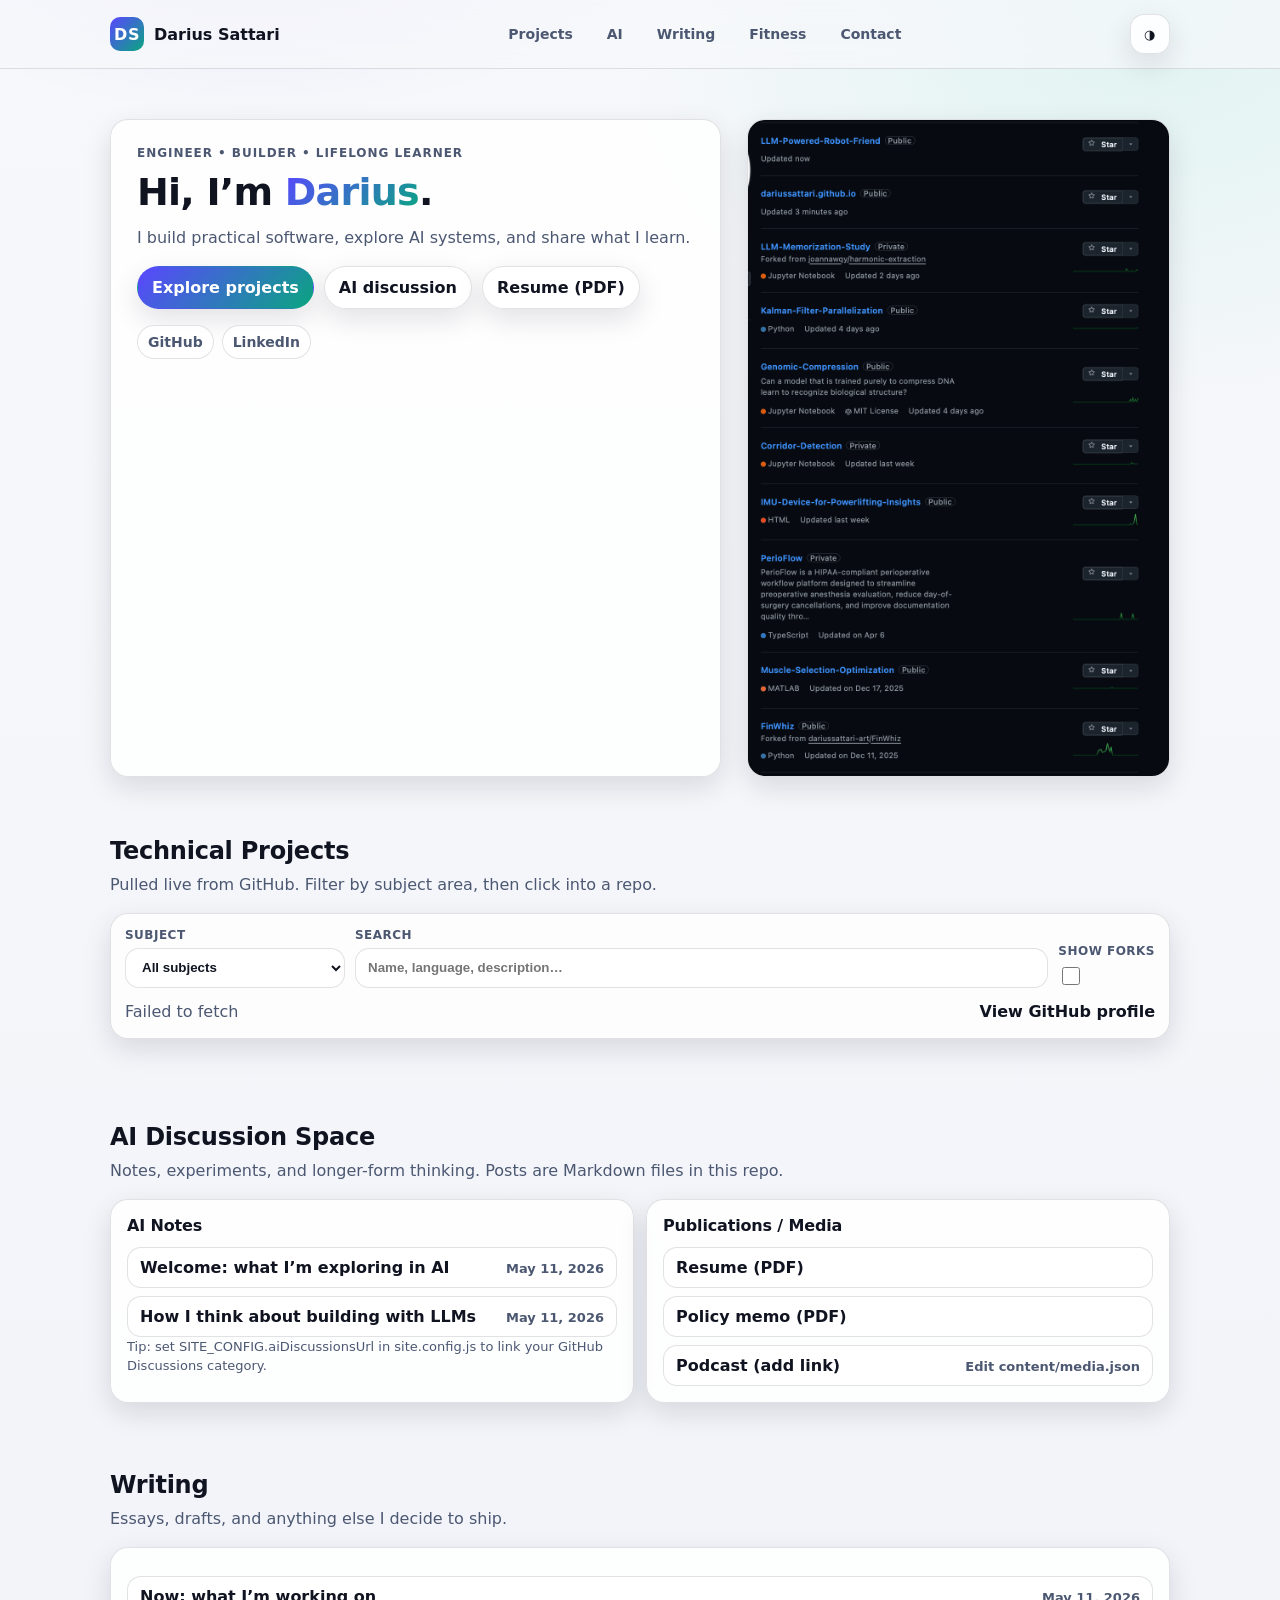
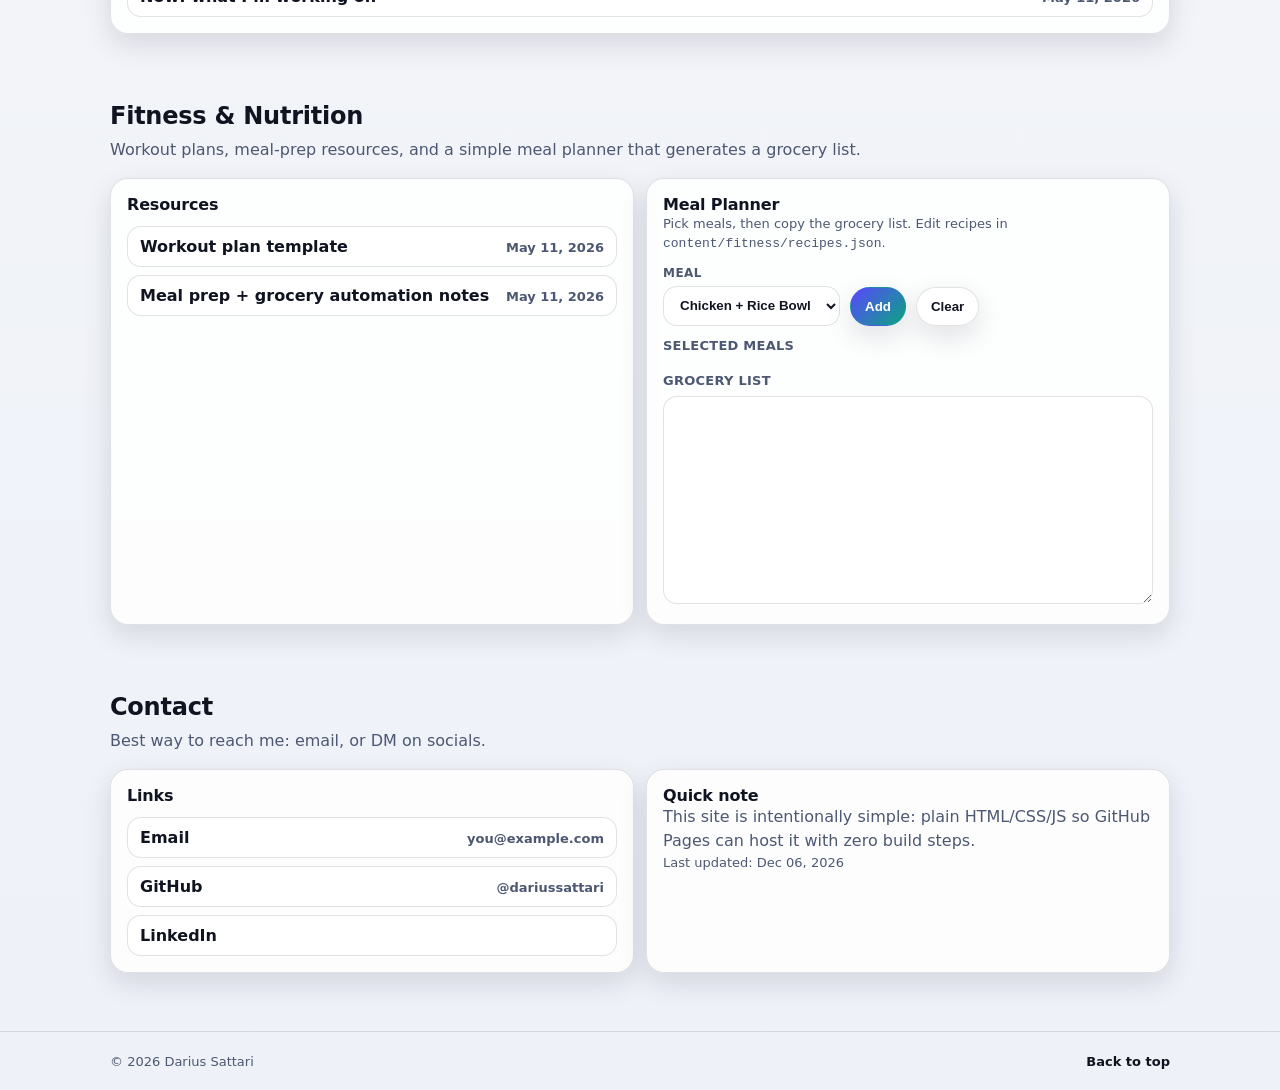
==== index.html @ e0a18a49 "Personal Page 1st Draft" ====
<!doctype html>
<html lang="en">
  <head>
    <meta charset="utf-8" />
    <meta name="viewport" content="width=device-width,initial-scale=1" />
    <meta name="color-scheme" content="dark light" />
    <title>Darius Sattari</title>
    <meta
      name="description"
      content="Projects, writing, AI discussion, and fitness/nutrition resources."
    />

    <meta property="og:title" content="Darius Sattari" />
    <meta
      property="og:description"
      content="Projects, writing, AI discussion, and fitness/nutrition resources."
    />
    <meta property="og:type" content="website" />

    <link rel="icon" href="assets/favicon.svg" type="image/svg+xml" />
    <link rel="stylesheet" href="styles.css" />

    <script src="site.config.js"></script>
    <script defer src="script.js"></script>
  </head>
  <body>
    <a class="skip-link" href="#main">Skip to content</a>

    <header class="topbar" id="top">
      <div class="container topbar__inner">
        <a class="brand" href="#top" aria-label="Home">
          <span class="brand__mark" aria-hidden="true">DS</span>
          <span class="brand__text">Darius Sattari</span>
        </a>

        <nav class="nav" aria-label="Primary">
          <a class="nav__link" href="#projects">Projects</a>
          <a class="nav__link" href="#ai">AI</a>
          <a class="nav__link" href="#writing">Writing</a>
          <a class="nav__link" href="#fitness">Fitness</a>
          <a class="nav__link" href="#contact">Contact</a>
        </nav>

        <button class="iconbtn" id="themeToggle" type="button">
          <span class="iconbtn__icon" aria-hidden="true" id="themeIcon">◐</span>
          <span class="sr-only" id="themeToggleLabel">Toggle theme</span>
        </button>
      </div>
    </header>

    <main id="main">
      <section class="hero">
        <div class="container hero__inner">
          <div class="hero__copy">
            <p class="eyebrow" id="heroEyebrow">Engineer • Builder • Lifelong learner</p>
            <h1 class="hero__title" id="heroTitle">Hi, I’m <span class="accent">Darius</span>.</h1>
            <p class="hero__subtitle" id="heroSubtitle">
              I build practical software, explore AI systems, and share what I learn.
            </p>

            <div class="hero__cta">
              <a class="btn btn--primary" href="#projects">Explore projects</a>
              <a class="btn btn--ghost" href="#ai">AI discussion</a>
              <a class="btn btn--ghost" href="assets/files/resume.pdf" target="_blank" rel="noreferrer">
                Resume (PDF)
              </a>
            </div>

            <ul class="chips" id="socialChips" aria-label="Social links"></ul>
          </div>

          <div class="hero__media" aria-hidden="true">
            <div class="hero__card">
              <img
                class="hero__image"
                src="assets/images/hero.png"
                alt=""
                loading="lazy"
              />
            </div>
          </div>
        </div>
      </section>

      <section class="section" id="projects">
        <div class="container">
          <div class="section__header">
            <h2>Technical Projects</h2>
            <p class="muted">
              Pulled live from GitHub. Filter by subject area, then click into a repo.
            </p>
          </div>

          <div class="toolbar" role="region" aria-label="Project filters">
            <div class="toolbar__row">
              <label class="field">
                <span class="field__label">Subject</span>
                <select id="subjectFilter" class="field__control"></select>
              </label>

              <label class="field">
                <span class="field__label">Search</span>
                <input
                  id="projectSearch"
                  class="field__control"
                  type="search"
                  placeholder="Name, language, description…"
                  autocomplete="off"
                />
              </label>

              <label class="field field--compact">
                <span class="field__label">Show forks</span>
                <input id="showForks" type="checkbox" />
              </label>
            </div>

            <div class="toolbar__meta">
              <span class="muted" id="projectMeta">Loading projects…</span>
              <a class="link" id="githubProfileLink" href="#" target="_blank" rel="noreferrer">
                View GitHub profile
              </a>
            </div>
          </div>

          <div class="grid" id="projectGrid" aria-live="polite"></div>
        </div>
      </section>

      <section class="section" id="ai">
        <div class="container">
          <div class="section__header">
            <h2>AI Discussion Space</h2>
            <p class="muted">
              Notes, experiments, and longer-form thinking. Posts are Markdown files in this repo.
            </p>
          </div>

          <div class="split">
            <div class="panel">
              <h3 class="panel__title">AI Notes</h3>
              <ul class="list" id="aiPostList" aria-label="AI notes"></ul>
              <p class="muted small" id="aiDiscussionsHint"></p>
            </div>

            <div class="panel">
              <h3 class="panel__title">Publications / Media</h3>
              <ul class="list" id="mediaList" aria-label="Publications and media"></ul>
            </div>
          </div>
        </div>
      </section>

      <section class="section" id="writing">
        <div class="container">
          <div class="section__header">
            <h2>Writing</h2>
            <p class="muted">Essays, drafts, and anything else I decide to ship.</p>
          </div>
          <div class="panel">
            <ul class="list" id="writingList" aria-label="Writing posts"></ul>
          </div>
        </div>
      </section>

      <section class="section" id="fitness">
        <div class="container">
          <div class="section__header">
            <h2>Fitness & Nutrition</h2>
            <p class="muted">
              Workout plans, meal-prep resources, and a simple meal planner that generates a grocery list.
            </p>
          </div>

          <div class="split">
            <div class="panel">
              <h3 class="panel__title">Resources</h3>
              <ul class="list" id="fitnessList" aria-label="Fitness and nutrition resources"></ul>
            </div>

            <div class="panel">
              <h3 class="panel__title">Meal Planner</h3>
              <p class="muted small">
                Pick meals, then copy the grocery list. Edit recipes in
                <code>content/fitness/recipes.json</code>.
              </p>

              <div class="planner">
                <div class="planner__row">
                  <label class="field">
                    <span class="field__label">Meal</span>
                    <select id="recipePicker" class="field__control"></select>
                  </label>
                  <button class="btn btn--primary" id="addMeal" type="button">Add</button>
                  <button class="btn btn--ghost" id="clearMeals" type="button">Clear</button>
                </div>

                <div class="planner__row planner__row--stack">
                  <div>
                    <h4 class="minihead">Selected meals</h4>
                    <ul class="mini" id="selectedMeals"></ul>
                  </div>
                  <div>
                    <h4 class="minihead">Grocery list</h4>
                    <textarea
                      id="groceryList"
                      class="textarea"
                      rows="10"
                      spellcheck="false"
                      readonly
                    ></textarea>
                  </div>
                </div>
              </div>
            </div>
          </div>
        </div>
      </section>

      <section class="section" id="contact">
        <div class="container">
          <div class="section__header">
            <h2>Contact</h2>
            <p class="muted">Best way to reach me: email, or DM on socials.</p>
          </div>

          <div class="contact">
            <div class="panel">
              <h3 class="panel__title">Links</h3>
              <ul class="list" id="contactLinks"></ul>
            </div>
            <div class="panel">
              <h3 class="panel__title">Quick note</h3>
              <p class="muted">
                This site is intentionally simple: plain HTML/CSS/JS so GitHub Pages can host it
                with zero build steps.
              </p>
              <p class="muted small" id="lastUpdated"></p>
            </div>
          </div>
        </div>
      </section>
    </main>

    <footer class="footer">
      <div class="container footer__inner">
        <span class="muted small">© <span id="year"></span> <span id="footerName"></span></span>
        <a class="link small" href="#top">Back to top</a>
      </div>
    </footer>

    <dialog class="modal" id="modal">
      <form method="dialog" class="modal__frame">
        <div class="modal__top">
          <h3 class="modal__title" id="modalTitle">Post</h3>
          <button class="iconbtn" type="submit" aria-label="Close">
            <span aria-hidden="true">✕</span>
          </button>
        </div>
        <div class="modal__body" id="modalBody"></div>
      </form>
    </dialog>
  </body>
</html>
---- styles.css ----
:root {
  --bg: #0b0d12;
  --bg2: #0f1320;
  --card: #11182a;
  --text: #e8ecf4;
  --muted: #aab4c4;
  --border: rgba(255, 255, 255, 0.12);
  --shadow: 0 12px 40px rgba(0, 0, 0, 0.35);
  --accent: #7c5cff;
  --accent2: #31d0aa;
  --focus: 0 0 0 3px rgba(124, 92, 255, 0.35);
  --radius: 18px;
  --radius-sm: 12px;
  --maxw: 1100px;
  --pad: 20px;
  --font: ui-sans-serif, system-ui, -apple-system, Segoe UI, Roboto, Helvetica, Arial,
    "Apple Color Emoji", "Segoe UI Emoji";
  --mono: ui-monospace, SFMono-Regular, Menlo, Monaco, Consolas, "Liberation Mono",
    "Courier New", monospace;
}

html[data-theme="light"] {
  --bg: #f7f8fb;
  --bg2: #eef1f8;
  --card: #ffffff;
  --text: #101421;
  --muted: #4c5872;
  --border: rgba(16, 20, 33, 0.12);
  --shadow: 0 10px 28px rgba(16, 20, 33, 0.12);
  --accent: #5a46ff;
  --accent2: #0aa680;
  --focus: 0 0 0 3px rgba(90, 70, 255, 0.25);
}

* {
  box-sizing: border-box;
}

body {
  margin: 0;
  font-family: var(--font);
  color: var(--text);
  background: radial-gradient(1000px 700px at 20% -10%, rgba(124, 92, 255, 0.25), transparent 55%),
    radial-gradient(900px 700px at 90% 0%, rgba(49, 208, 170, 0.12), transparent 60%),
    linear-gradient(180deg, var(--bg), var(--bg2));
  min-height: 100dvh;
}

img {
  max-width: 100%;
  display: block;
}

a {
  color: inherit;
}

.container {
  max-width: var(--maxw);
  margin: 0 auto;
  padding: 0 var(--pad);
}

.sr-only {
  position: absolute;
  width: 1px;
  height: 1px;
  padding: 0;
  margin: -1px;
  overflow: hidden;
  clip: rect(0, 0, 0, 0);
  white-space: nowrap;
  border: 0;
}

.skip-link {
  position: absolute;
  left: -999px;
  top: 12px;
  background: var(--card);
  border: 1px solid var(--border);
  border-radius: var(--radius-sm);
  padding: 10px 12px;
  z-index: 1000;
}

.skip-link:focus {
  left: 12px;
  outline: none;
  box-shadow: var(--focus);
}

.topbar {
  position: sticky;
  top: 0;
  z-index: 50;
  backdrop-filter: blur(14px);
  background: color-mix(in oklab, var(--bg) 70%, transparent);
  border-bottom: 1px solid var(--border);
}

.topbar__inner {
  display: flex;
  gap: 14px;
  align-items: center;
  justify-content: space-between;
  padding: 14px var(--pad);
}

.brand {
  display: inline-flex;
  gap: 10px;
  align-items: center;
  text-decoration: none;
  font-weight: 700;
}

.brand__mark {
  width: 34px;
  height: 34px;
  border-radius: 10px;
  display: grid;
  place-items: center;
  background: linear-gradient(135deg, var(--accent), var(--accent2));
  color: #fff;
  font-weight: 800;
  letter-spacing: 0.5px;
}

.brand__text {
  display: none;
}

.nav {
  display: none;
  gap: 14px;
  align-items: center;
}

.nav__link {
  text-decoration: none;
  color: var(--muted);
  font-weight: 600;
  font-size: 14px;
  padding: 8px 10px;
  border-radius: 12px;
}

.nav__link:hover,
.nav__link:focus-visible {
  color: var(--text);
  outline: none;
  box-shadow: var(--focus);
}

.iconbtn {
  display: inline-flex;
  align-items: center;
  justify-content: center;
  width: 40px;
  height: 40px;
  border-radius: 14px;
  border: 1px solid var(--border);
  background: color-mix(in oklab, var(--card) 88%, transparent);
  color: var(--text);
  cursor: pointer;
  box-shadow: var(--shadow);
}

.iconbtn:focus-visible {
  outline: none;
  box-shadow: var(--focus);
}

.hero {
  padding: 50px 0 26px;
}

.hero__inner {
  display: grid;
  gap: 26px;
}

.hero__copy {
  background: color-mix(in oklab, var(--card) 82%, transparent);
  border: 1px solid var(--border);
  border-radius: var(--radius);
  padding: 26px;
  box-shadow: var(--shadow);
}

.eyebrow {
  margin: 0;
  color: var(--muted);
  font-weight: 700;
  letter-spacing: 0.08em;
  text-transform: uppercase;
  font-size: 12px;
}

.hero__title {
  margin: 12px 0 0;
  font-size: 38px;
  line-height: 1.1;
  letter-spacing: -0.02em;
}

.accent {
  background: linear-gradient(135deg, var(--accent), var(--accent2));
  -webkit-background-clip: text;
  background-clip: text;
  color: transparent;
}

.hero__subtitle {
  margin: 12px 0 0;
  color: var(--muted);
  font-size: 16px;
  line-height: 1.5;
}

.hero__cta {
  display: flex;
  flex-wrap: wrap;
  gap: 10px;
  margin-top: 16px;
}

.btn {
  display: inline-flex;
  align-items: center;
  justify-content: center;
  gap: 10px;
  border-radius: 999px;
  padding: 11px 14px;
  border: 1px solid var(--border);
  font-weight: 700;
  text-decoration: none;
  cursor: pointer;
  background: color-mix(in oklab, var(--card) 92%, transparent);
  box-shadow: var(--shadow);
}

.btn:focus-visible {
  outline: none;
  box-shadow: var(--focus);
}

.btn--primary {
  background: linear-gradient(135deg, var(--accent), var(--accent2));
  border-color: transparent;
  color: #0b0d12;
}

html[data-theme="light"] .btn--primary {
  color: #ffffff;
}

.btn--ghost {
  color: var(--text);
}

.chips {
  list-style: none;
  padding: 0;
  margin: 16px 0 0;
  display: flex;
  flex-wrap: wrap;
  gap: 8px;
}

.chip {
  display: inline-flex;
  align-items: center;
  gap: 8px;
  padding: 8px 10px;
  border-radius: 999px;
  border: 1px solid var(--border);
  background: color-mix(in oklab, var(--card) 86%, transparent);
  font-weight: 650;
  text-decoration: none;
  color: var(--muted);
  font-size: 14px;
}

.chip:hover,
.chip:focus-visible {
  color: var(--text);
  outline: none;
  box-shadow: var(--focus);
}

.hero__media {
  display: none;
}

.hero__card {
  border-radius: var(--radius);
  border: 1px solid var(--border);
  background: color-mix(in oklab, var(--card) 75%, transparent);
  box-shadow: var(--shadow);
  overflow: hidden;
}

.hero__image {
  width: 100%;
  height: 100%;
  object-fit: cover;
  filter: saturate(1.02) contrast(1.05);
}

.section {
  padding: 34px 0;
}

.section__header {
  display: grid;
  gap: 8px;
  margin-bottom: 16px;
}

.section__header h2 {
  margin: 0;
  font-size: 24px;
  letter-spacing: -0.01em;
}

.muted {
  color: var(--muted);
  margin: 0;
  line-height: 1.5;
}

.small {
  font-size: 13px;
}

.toolbar {
  border: 1px solid var(--border);
  border-radius: var(--radius);
  background: color-mix(in oklab, var(--card) 80%, transparent);
  box-shadow: var(--shadow);
  padding: 14px;
}

.toolbar__row {
  display: grid;
  gap: 10px;
}

.toolbar__meta {
  display: flex;
  justify-content: space-between;
  gap: 10px;
  flex-wrap: wrap;
  margin-top: 12px;
  align-items: center;
}

.field {
  display: grid;
  gap: 6px;
}

.field__label {
  font-size: 12px;
  font-weight: 800;
  letter-spacing: 0.04em;
  text-transform: uppercase;
  color: var(--muted);
}

.field__control {
  height: 40px;
  border-radius: 14px;
  border: 1px solid var(--border);
  background: color-mix(in oklab, var(--card) 90%, transparent);
  color: var(--text);
  padding: 0 12px;
  font-weight: 650;
}

.field__control:focus-visible {
  outline: none;
  box-shadow: var(--focus);
}

.field--compact {
  grid-template-columns: 1fr;
}

input[type="checkbox"] {
  width: 18px;
  height: 18px;
  accent-color: var(--accent);
}

.link {
  color: var(--text);
  text-decoration: none;
  font-weight: 700;
}

.link:hover,
.link:focus-visible {
  outline: none;
  box-shadow: var(--focus);
  border-radius: 10px;
}

.grid {
  margin-top: 16px;
  display: grid;
  grid-template-columns: 1fr;
  gap: 12px;
}

.card {
  border-radius: var(--radius);
  border: 1px solid var(--border);
  background: color-mix(in oklab, var(--card) 86%, transparent);
  box-shadow: var(--shadow);
  padding: 16px;
  display: grid;
  gap: 10px;
}

.card__top {
  display: flex;
  justify-content: space-between;
  align-items: start;
  gap: 12px;
}

.card__title {
  margin: 0;
  font-size: 16px;
  letter-spacing: -0.01em;
}

.card__desc {
  margin: 0;
  color: var(--muted);
  line-height: 1.5;
  font-size: 14px;
}

.meta {
  display: flex;
  gap: 10px;
  flex-wrap: wrap;
  color: var(--muted);
  font-weight: 650;
  font-size: 13px;
}

.tag {
  display: inline-flex;
  align-items: center;
  padding: 5px 9px;
  border-radius: 999px;
  border: 1px solid var(--border);
  background: color-mix(in oklab, var(--card) 94%, transparent);
}

.split {
  display: grid;
  gap: 12px;
}

.panel {
  border-radius: var(--radius);
  border: 1px solid var(--border);
  background: color-mix(in oklab, var(--card) 86%, transparent);
  box-shadow: var(--shadow);
  padding: 16px;
}

.panel__title {
  margin: 0;
  font-size: 16px;
  letter-spacing: -0.01em;
}

.list {
  list-style: none;
  padding: 0;
  margin: 12px 0 0;
  display: grid;
  gap: 8px;
}

.list__item {
  display: flex;
  align-items: baseline;
  justify-content: space-between;
  gap: 12px;
  padding: 10px 12px;
  border-radius: 14px;
  border: 1px solid var(--border);
  background: color-mix(in oklab, var(--card) 94%, transparent);
}

.list__item a {
  text-decoration: none;
  font-weight: 750;
}

.list__item a:hover,
.list__item a:focus-visible {
  outline: none;
  box-shadow: var(--focus);
  border-radius: 10px;
}

.list__meta {
  color: var(--muted);
  font-weight: 650;
  font-size: 13px;
  white-space: nowrap;
}

.contact {
  display: grid;
  gap: 12px;
}

.planner {
  margin-top: 12px;
  display: grid;
  gap: 12px;
}

.planner__row {
  display: flex;
  gap: 10px;
  align-items: end;
  flex-wrap: wrap;
}

.planner__row--stack {
  display: grid;
  gap: 12px;
}

.minihead {
  margin: 0 0 8px;
  font-size: 13px;
  color: var(--muted);
  letter-spacing: 0.02em;
  text-transform: uppercase;
}

.mini {
  list-style: none;
  padding: 0;
  margin: 0;
  display: grid;
  gap: 6px;
}

.mini li {
  display: flex;
  justify-content: space-between;
  gap: 10px;
  padding: 8px 10px;
  border-radius: 14px;
  border: 1px solid var(--border);
  background: color-mix(in oklab, var(--card) 94%, transparent);
}

.mini button {
  border: 0;
  background: transparent;
  color: var(--muted);
  font-weight: 800;
  cursor: pointer;
}

.mini button:hover,
.mini button:focus-visible {
  color: var(--text);
  outline: none;
  box-shadow: var(--focus);
  border-radius: 8px;
}

.textarea {
  width: 100%;
  border-radius: 14px;
  border: 1px solid var(--border);
  background: color-mix(in oklab, var(--card) 94%, transparent);
  color: var(--text);
  padding: 12px;
  font-family: var(--mono);
  font-size: 13px;
  line-height: 1.4;
  resize: vertical;
}

.textarea:focus-visible {
  outline: none;
  box-shadow: var(--focus);
}

.footer {
  border-top: 1px solid var(--border);
  padding: 20px 0;
  margin-top: 24px;
}

.footer__inner {
  display: flex;
  justify-content: space-between;
  gap: 12px;
  align-items: center;
}

.modal {
  border: 1px solid var(--border);
  border-radius: var(--radius);
  background: color-mix(in oklab, var(--bg) 88%, transparent);
  color: var(--text);
  padding: 0;
  width: min(920px, calc(100vw - 28px));
  box-shadow: var(--shadow);
}

.modal::backdrop {
  background: rgba(0, 0, 0, 0.55);
}

.modal__frame {
  padding: 0;
  margin: 0;
}

.modal__top {
  display: flex;
  justify-content: space-between;
  gap: 10px;
  align-items: center;
  padding: 14px 14px 0;
}

.modal__title {
  margin: 0;
  font-size: 16px;
  letter-spacing: -0.01em;
}

.modal__body {
  padding: 0 14px 14px;
  max-height: min(70dvh, 700px);
  overflow: auto;
}

.modal__body h1,
.modal__body h2,
.modal__body h3 {
  letter-spacing: -0.01em;
}

.modal__body a {
  color: color-mix(in oklab, var(--accent) 80%, var(--text));
}

.modal__body pre {
  background: color-mix(in oklab, var(--card) 92%, transparent);
  border: 1px solid var(--border);
  padding: 12px;
  border-radius: 14px;
  overflow: auto;
}

.modal__body code {
  font-family: var(--mono);
  font-size: 13px;
}

@media (min-width: 860px) {
  .brand__text {
    display: inline;
  }

  .nav {
    display: flex;
  }

  .hero__inner {
    grid-template-columns: 1.3fr 0.9fr;
    align-items: stretch;
  }

  .hero__media {
    display: block;
  }

  .hero__card {
    height: 100%;
  }

  .toolbar__row {
    grid-template-columns: 220px 1fr auto;
    align-items: end;
  }

  .grid {
    grid-template-columns: repeat(2, 1fr);
  }

  .split {
    grid-template-columns: 1fr 1fr;
  }

  .contact {
    grid-template-columns: 1fr 1fr;
  }
}
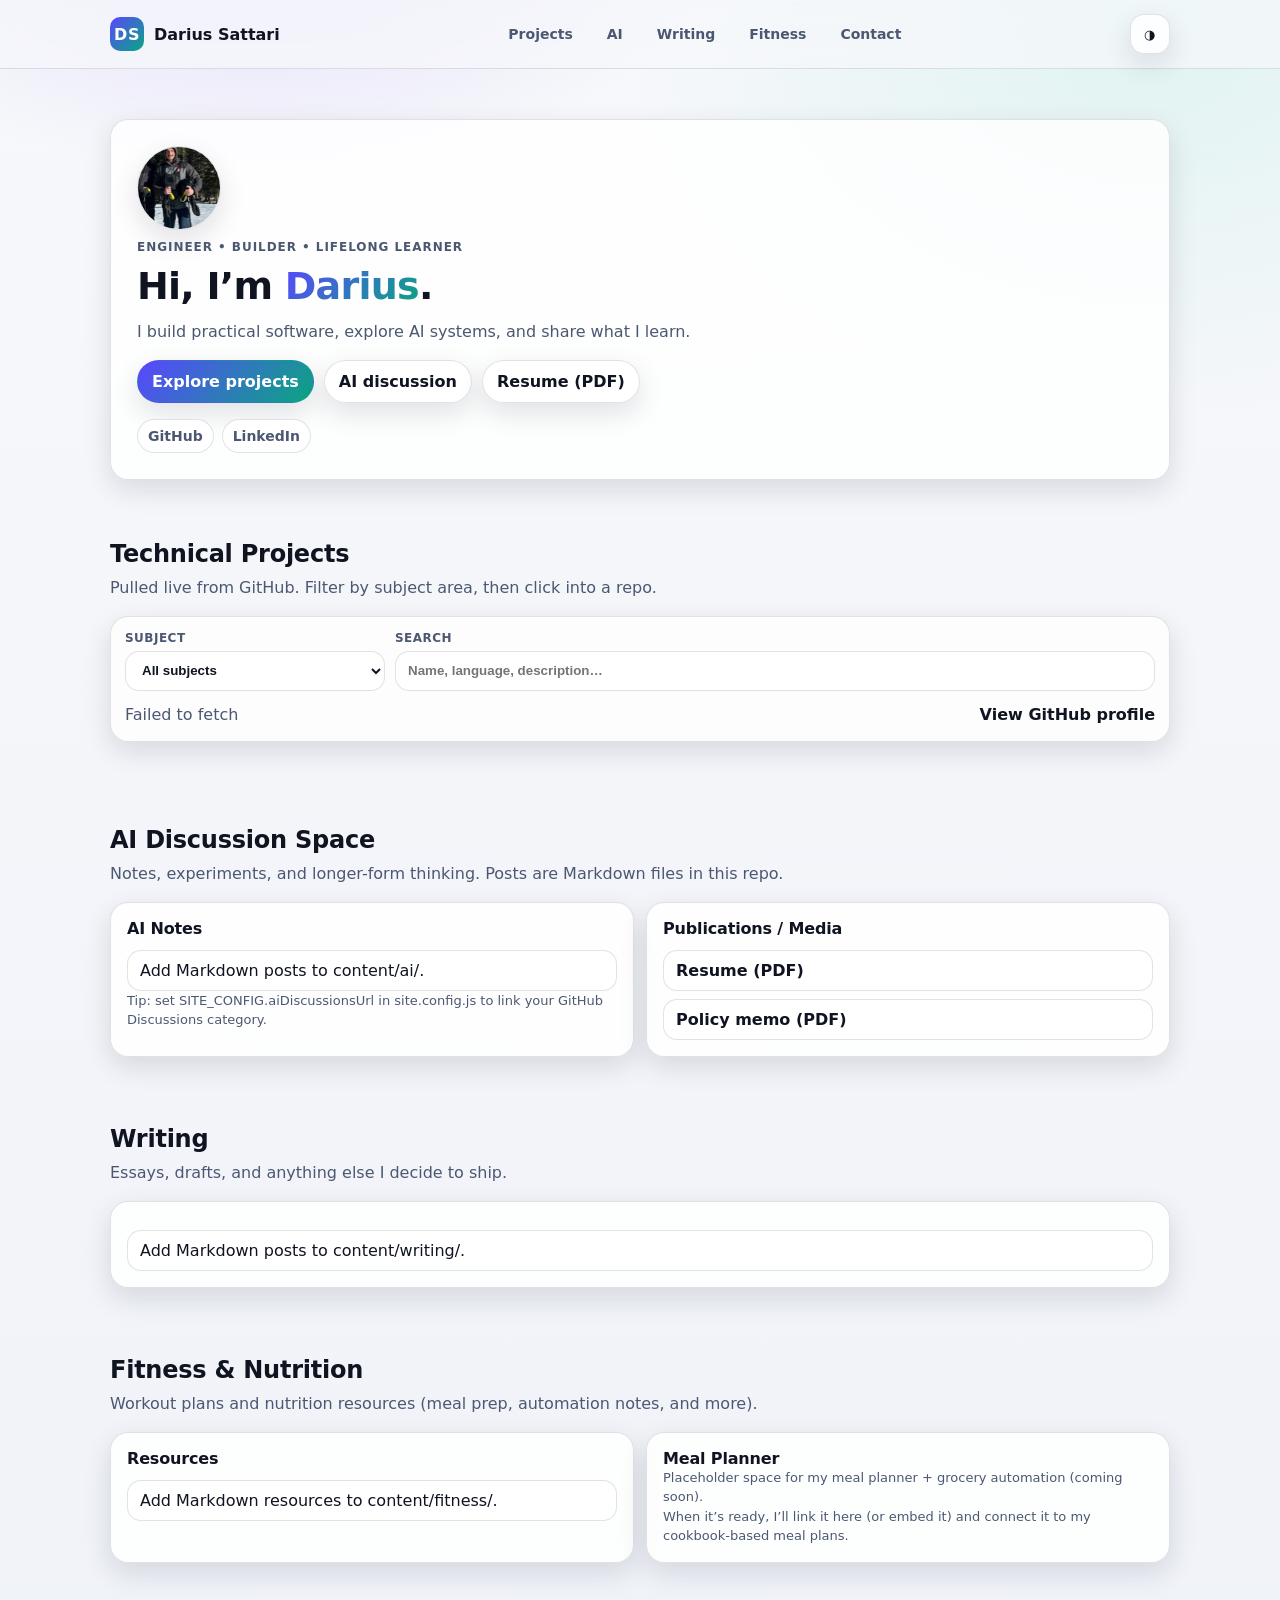
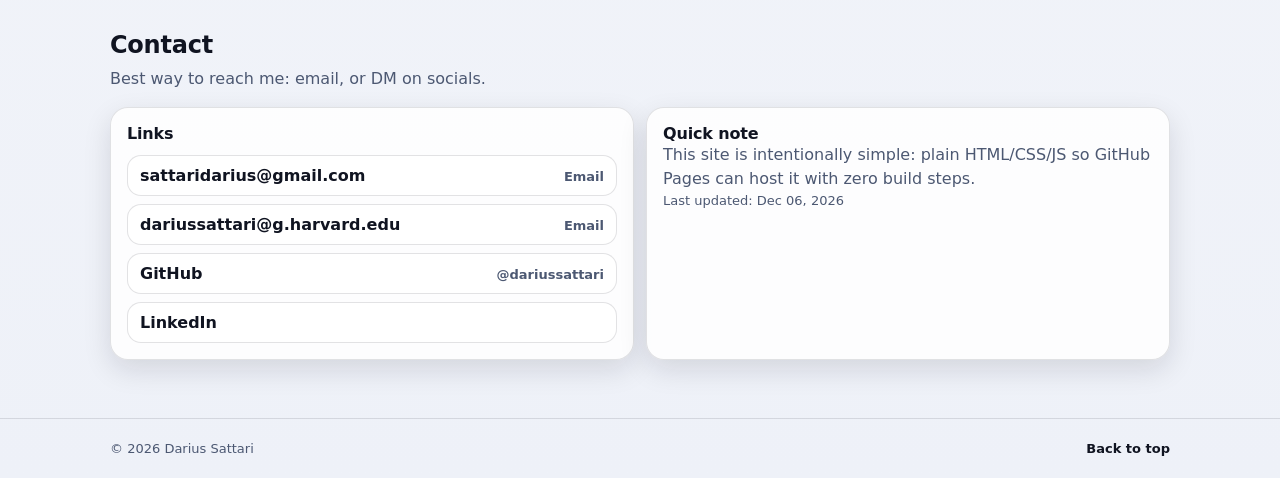
==== commit 53c903a7: "draft 2" ====
--- a/index.html
+++ b/index.html
@@ -15,6 +15,7 @@
       property="og:description"
       content="Projects, writing, AI discussion, and fitness/nutrition resources."
     />
+    <meta property="og:image" content="assets/images/profile.jpg" />
     <meta property="og:type" content="website" />
 
     <link rel="icon" href="assets/favicon.svg" type="image/svg+xml" />
@@ -52,6 +53,15 @@
       <section class="hero">
         <div class="container hero__inner">
           <div class="hero__copy">
+            <img
+              class="avatar"
+              src="assets/images/profile-256.jpg"
+              alt="Portrait of Darius Sattari"
+              width="84"
+              height="84"
+              loading="eager"
+              decoding="async"
+            />
             <p class="eyebrow" id="heroEyebrow">Engineer • Builder • Lifelong learner</p>
             <h1 class="hero__title" id="heroTitle">Hi, I’m <span class="accent">Darius</span>.</h1>
             <p class="hero__subtitle" id="heroSubtitle">
@@ -67,17 +77,6 @@
             </div>
 
             <ul class="chips" id="socialChips" aria-label="Social links"></ul>
-          </div>
-
-          <div class="hero__media" aria-hidden="true">
-            <div class="hero__card">
-              <img
-                class="hero__image"
-                src="assets/images/hero.png"
-                alt=""
-                loading="lazy"
-              />
-            </div>
           </div>
         </div>
       </section>
@@ -108,11 +107,6 @@
                   autocomplete="off"
                 />
               </label>
-
-              <label class="field field--compact">
-                <span class="field__label">Show forks</span>
-                <input id="showForks" type="checkbox" />
-              </label>
             </div>
 
             <div class="toolbar__meta">
@@ -168,7 +162,7 @@
           <div class="section__header">
             <h2>Fitness & Nutrition</h2>
             <p class="muted">
-              Workout plans, meal-prep resources, and a simple meal planner that generates a grocery list.
+              Workout plans and nutrition resources (meal prep, automation notes, and more).
             </p>
           </div>
 
@@ -181,37 +175,11 @@
             <div class="panel">
               <h3 class="panel__title">Meal Planner</h3>
               <p class="muted small">
-                Pick meals, then copy the grocery list. Edit recipes in
-                <code>content/fitness/recipes.json</code>.
+                Placeholder space for my meal planner + grocery automation (coming soon).
               </p>
-
-              <div class="planner">
-                <div class="planner__row">
-                  <label class="field">
-                    <span class="field__label">Meal</span>
-                    <select id="recipePicker" class="field__control"></select>
-                  </label>
-                  <button class="btn btn--primary" id="addMeal" type="button">Add</button>
-                  <button class="btn btn--ghost" id="clearMeals" type="button">Clear</button>
-                </div>
-
-                <div class="planner__row planner__row--stack">
-                  <div>
-                    <h4 class="minihead">Selected meals</h4>
-                    <ul class="mini" id="selectedMeals"></ul>
-                  </div>
-                  <div>
-                    <h4 class="minihead">Grocery list</h4>
-                    <textarea
-                      id="groceryList"
-                      class="textarea"
-                      rows="10"
-                      spellcheck="false"
-                      readonly
-                    ></textarea>
-                  </div>
-                </div>
-              </div>
+              <p class="muted small">
+                When it’s ready, I’ll link it here (or embed it) and connect it to my cookbook-based meal plans.
+              </p>
             </div>
           </div>
         </div>
@@ -262,4 +230,3 @@
     </dialog>
   </body>
 </html>
-
--- a/styles.css
+++ b/styles.css
@@ -189,6 +189,16 @@
   box-shadow: var(--shadow);
 }
 
+.avatar {
+  width: 84px;
+  height: 84px;
+  border-radius: 999px;
+  border: 1px solid var(--border);
+  object-fit: cover;
+  box-shadow: var(--shadow);
+  margin-bottom: 10px;
+}
+
 .eyebrow {
   margin: 0;
   color: var(--muted);
@@ -290,25 +300,6 @@
   box-shadow: var(--focus);
 }
 
-.hero__media {
-  display: none;
-}
-
-.hero__card {
-  border-radius: var(--radius);
-  border: 1px solid var(--border);
-  background: color-mix(in oklab, var(--card) 75%, transparent);
-  box-shadow: var(--shadow);
-  overflow: hidden;
-}
-
-.hero__image {
-  width: 100%;
-  height: 100%;
-  object-fit: cover;
-  filter: saturate(1.02) contrast(1.05);
-}
-
 .section {
   padding: 34px 0;
 }
@@ -525,84 +516,6 @@
   gap: 12px;
 }
 
-.planner {
-  margin-top: 12px;
-  display: grid;
-  gap: 12px;
-}
-
-.planner__row {
-  display: flex;
-  gap: 10px;
-  align-items: end;
-  flex-wrap: wrap;
-}
-
-.planner__row--stack {
-  display: grid;
-  gap: 12px;
-}
-
-.minihead {
-  margin: 0 0 8px;
-  font-size: 13px;
-  color: var(--muted);
-  letter-spacing: 0.02em;
-  text-transform: uppercase;
-}
-
-.mini {
-  list-style: none;
-  padding: 0;
-  margin: 0;
-  display: grid;
-  gap: 6px;
-}
-
-.mini li {
-  display: flex;
-  justify-content: space-between;
-  gap: 10px;
-  padding: 8px 10px;
-  border-radius: 14px;
-  border: 1px solid var(--border);
-  background: color-mix(in oklab, var(--card) 94%, transparent);
-}
-
-.mini button {
-  border: 0;
-  background: transparent;
-  color: var(--muted);
-  font-weight: 800;
-  cursor: pointer;
-}
-
-.mini button:hover,
-.mini button:focus-visible {
-  color: var(--text);
-  outline: none;
-  box-shadow: var(--focus);
-  border-radius: 8px;
-}
-
-.textarea {
-  width: 100%;
-  border-radius: 14px;
-  border: 1px solid var(--border);
-  background: color-mix(in oklab, var(--card) 94%, transparent);
-  color: var(--text);
-  padding: 12px;
-  font-family: var(--mono);
-  font-size: 13px;
-  line-height: 1.4;
-  resize: vertical;
-}
-
-.textarea:focus-visible {
-  outline: none;
-  box-shadow: var(--focus);
-}
-
 .footer {
   border-top: 1px solid var(--border);
   padding: 20px 0;
@@ -687,21 +600,8 @@
     display: flex;
   }
 
-  .hero__inner {
-    grid-template-columns: 1.3fr 0.9fr;
-    align-items: stretch;
-  }
-
-  .hero__media {
-    display: block;
-  }
-
-  .hero__card {
-    height: 100%;
-  }
-
   .toolbar__row {
-    grid-template-columns: 220px 1fr auto;
+    grid-template-columns: 260px 1fr;
     align-items: end;
   }
 
@@ -717,4 +617,3 @@
     grid-template-columns: 1fr 1fr;
   }
 }
-
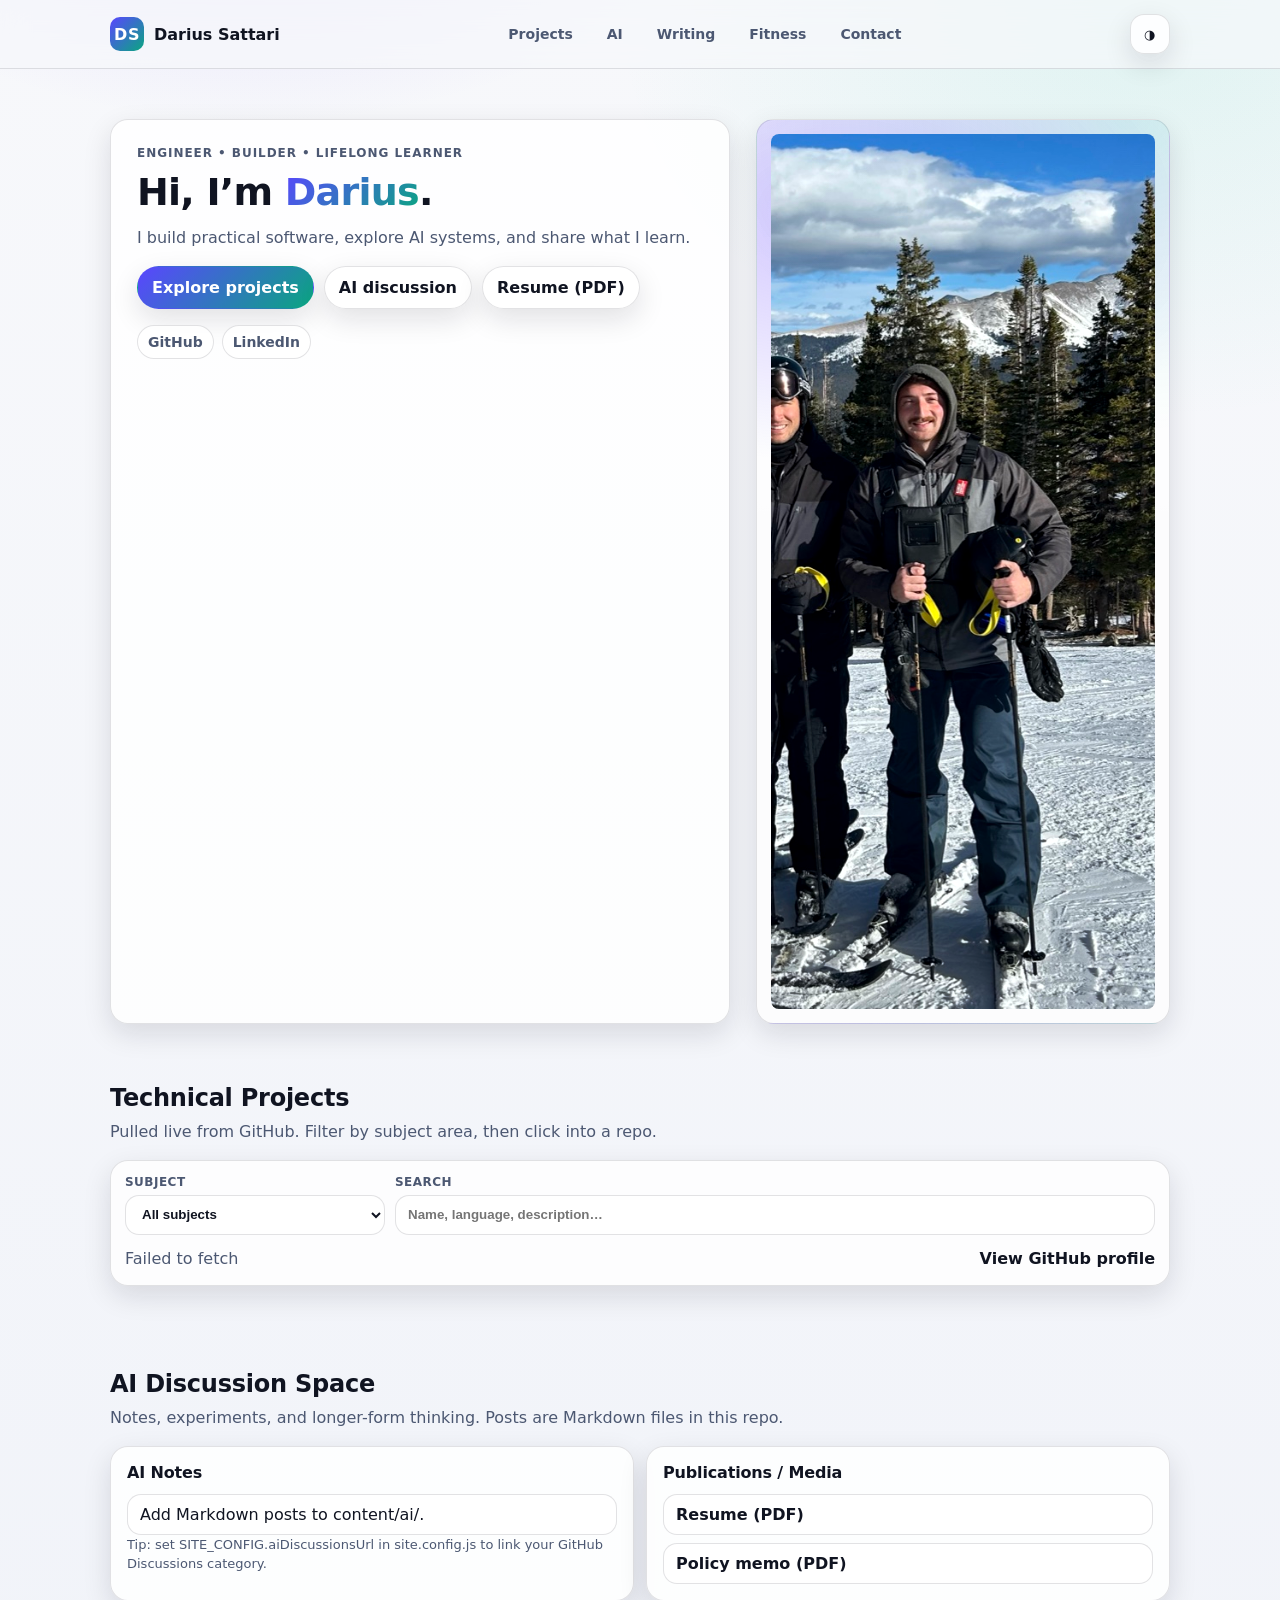
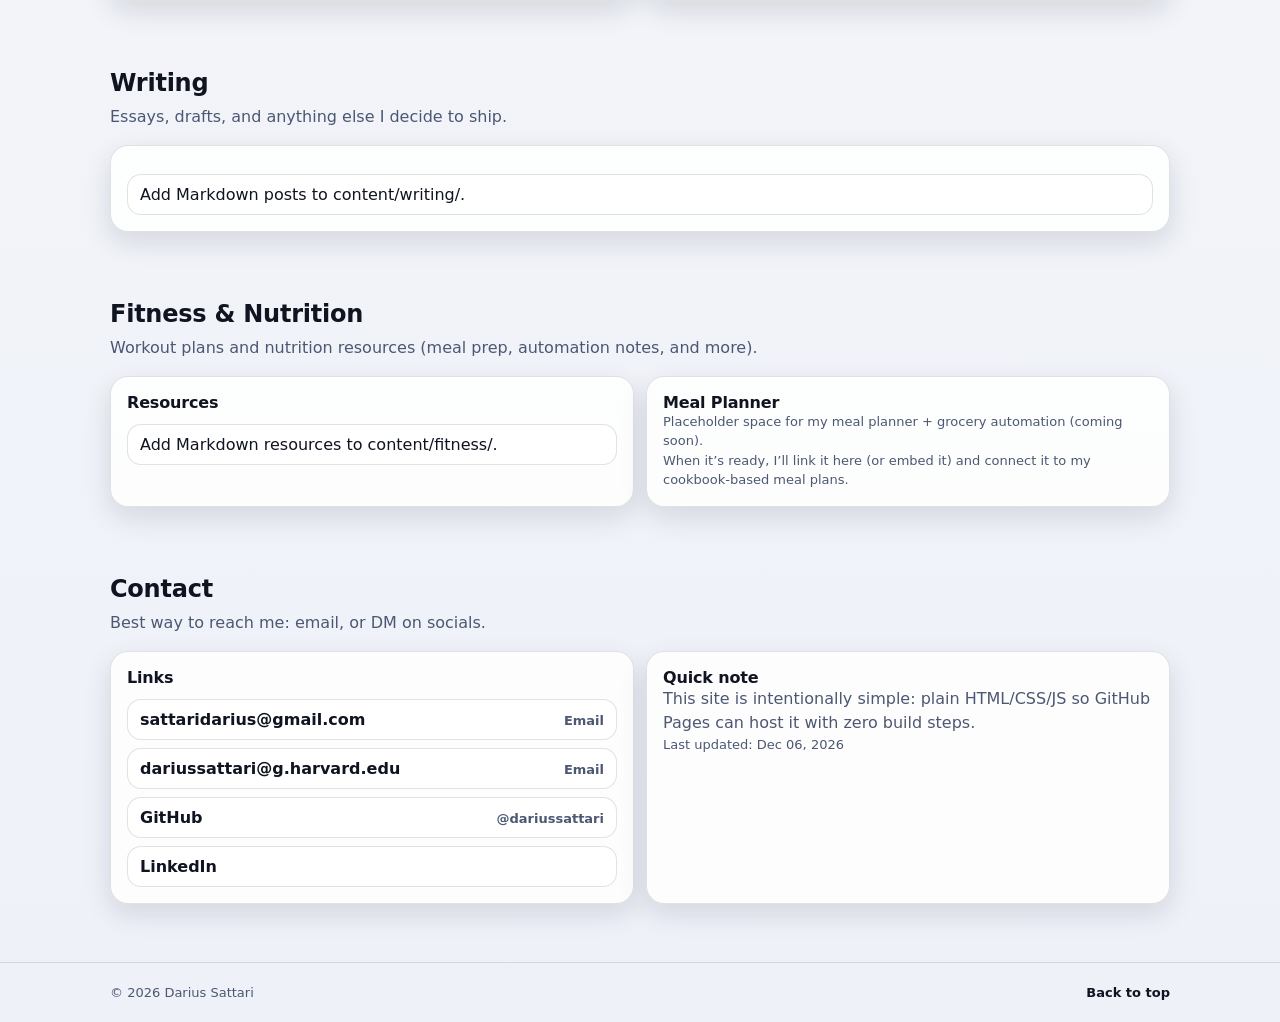
==== commit 48dd9bae: "Hero: add photo card and improve avatar crop" ====
--- a/index.html
+++ b/index.html
@@ -78,6 +78,18 @@
 
             <ul class="chips" id="socialChips" aria-label="Social links"></ul>
           </div>
+
+          <div class="hero__media" aria-label="Profile photo">
+            <div class="hero__card">
+              <img
+                class="hero__image"
+                src="assets/images/profile.jpg"
+                alt="Portrait of Darius Sattari"
+                loading="eager"
+                decoding="async"
+              />
+            </div>
+          </div>
         </div>
       </section>
 
--- a/styles.css
+++ b/styles.css
@@ -195,6 +195,7 @@
   border-radius: 999px;
   border: 1px solid var(--border);
   object-fit: cover;
+  object-position: 50% 18%;
   box-shadow: var(--shadow);
   margin-bottom: 10px;
 }
@@ -300,6 +301,46 @@
   box-shadow: var(--focus);
 }
 
+.hero__media {
+  display: none;
+}
+
+.hero__card {
+  position: relative;
+  border-radius: var(--radius);
+  border: 1px solid var(--border);
+  background: radial-gradient(
+      700px 420px at 20% 10%,
+      rgba(124, 92, 255, 0.35),
+      transparent 60%
+    ),
+    radial-gradient(700px 520px at 90% 0%, rgba(49, 208, 170, 0.18), transparent 60%),
+    color-mix(in oklab, var(--card) 78%, transparent);
+  box-shadow: var(--shadow);
+  overflow: hidden;
+  padding: 14px;
+}
+
+.hero__card::after {
+  content: "";
+  position: absolute;
+  inset: 0;
+  pointer-events: none;
+  background: radial-gradient(800px 520px at 50% 10%, rgba(255, 255, 255, 0.08), transparent 65%),
+    linear-gradient(180deg, rgba(0, 0, 0, 0.08), transparent 40%, rgba(0, 0, 0, 0.18));
+  mix-blend-mode: overlay;
+}
+
+.hero__image {
+  width: 100%;
+  height: 100%;
+  object-fit: contain;
+  object-position: 50% 10%;
+  border-radius: calc(var(--radius) - 10px);
+  background: color-mix(in oklab, var(--bg) 60%, transparent);
+  filter: saturate(1.02) contrast(1.05);
+}
+
 .section {
   padding: 34px 0;
 }
@@ -600,6 +641,24 @@
     display: flex;
   }
 
+  .hero__inner {
+    grid-template-columns: 1.2fr 0.8fr;
+    align-items: stretch;
+  }
+
+  .avatar {
+    display: none;
+  }
+
+  .hero__media {
+    display: block;
+  }
+
+  .hero__card {
+    height: 100%;
+    min-height: 440px;
+  }
+
   .toolbar__row {
     grid-template-columns: 260px 1fr;
     align-items: end;
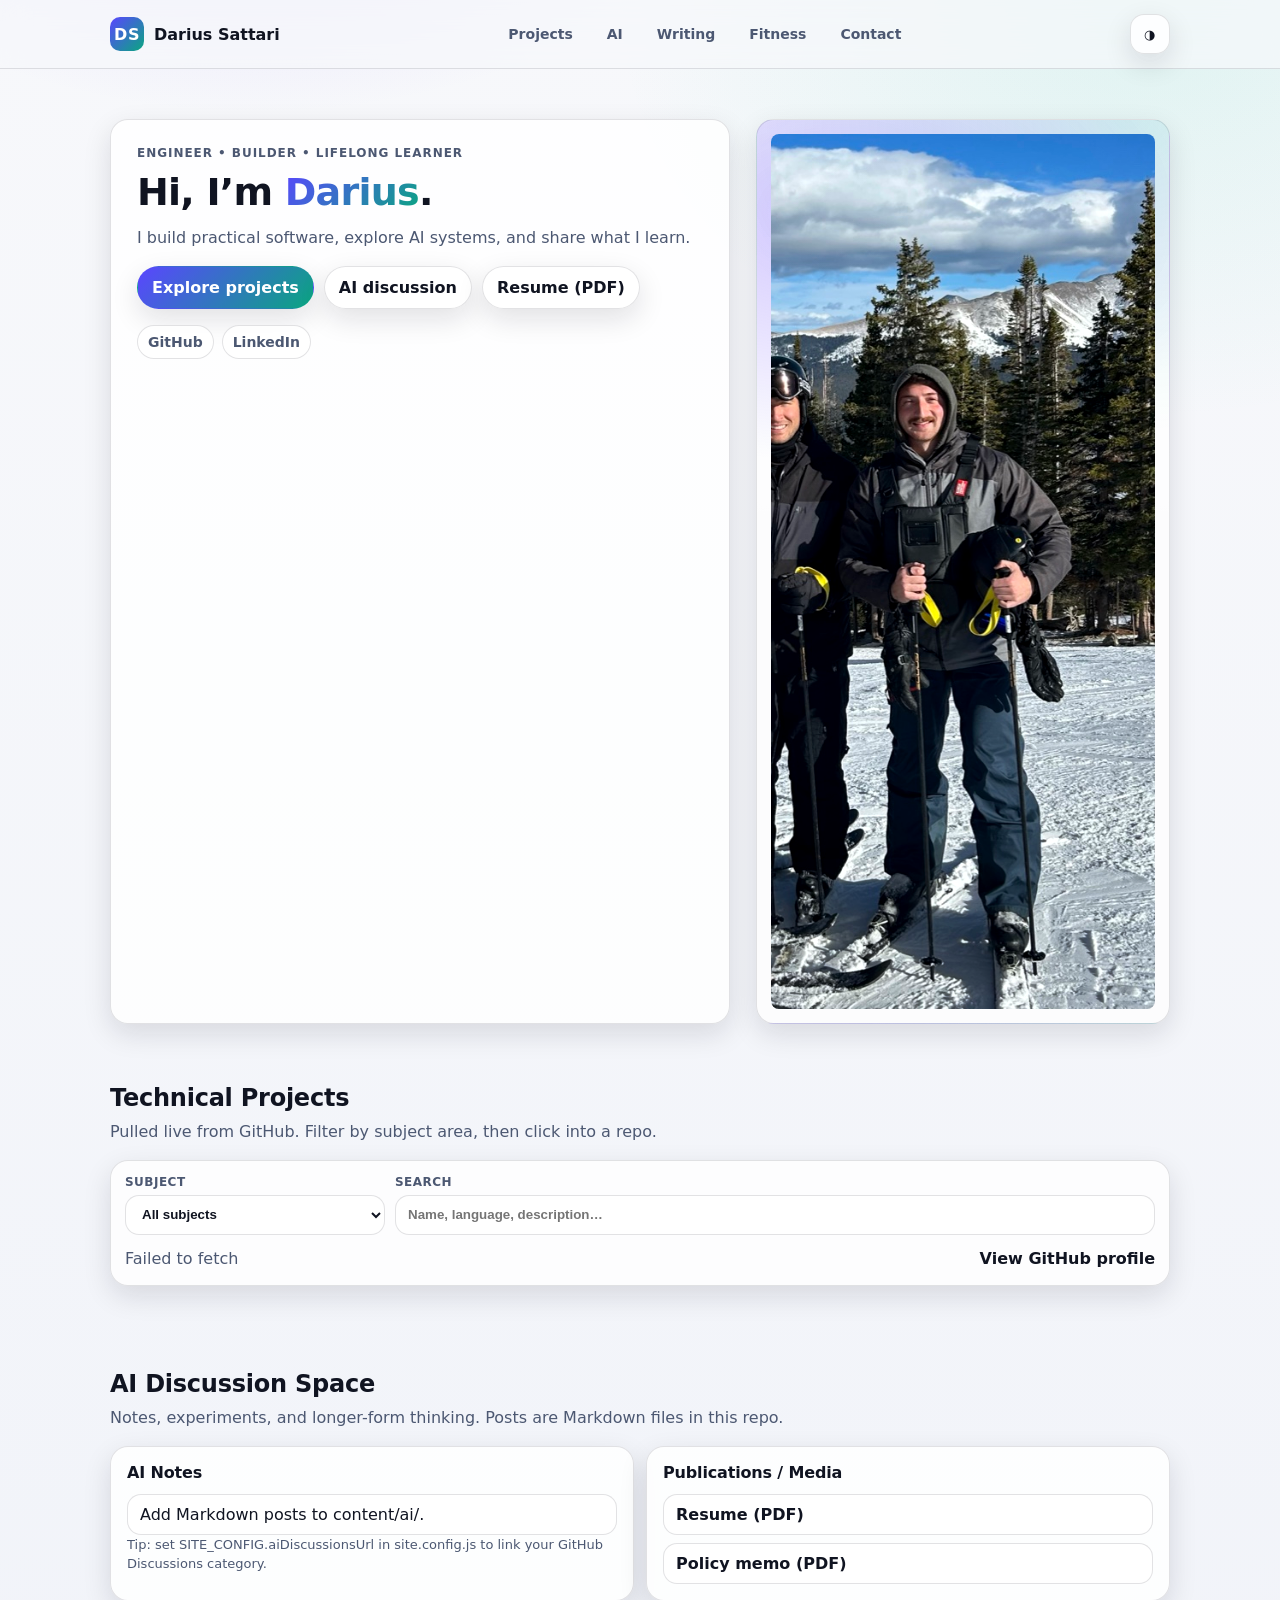
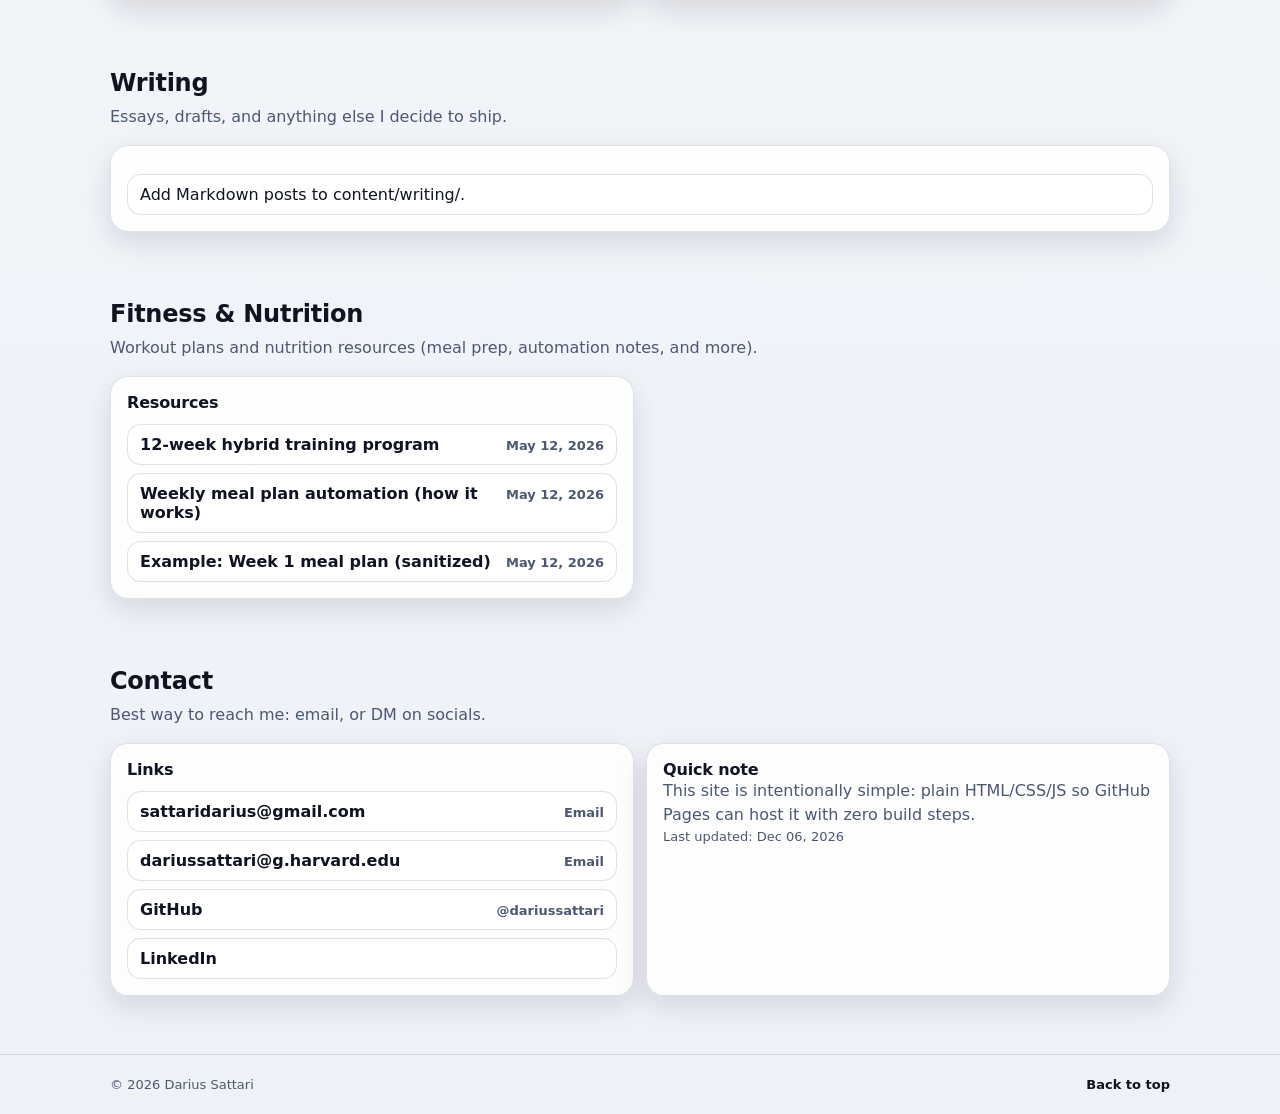
==== commit 999b5cfe: "Remove meal planner card" ====
--- a/index.html
+++ b/index.html
@@ -183,16 +183,6 @@
               <h3 class="panel__title">Resources</h3>
               <ul class="list" id="fitnessList" aria-label="Fitness and nutrition resources"></ul>
             </div>
-
-            <div class="panel">
-              <h3 class="panel__title">Meal Planner</h3>
-              <p class="muted small">
-                Placeholder space for my meal planner + grocery automation (coming soon).
-              </p>
-              <p class="muted small">
-                When it’s ready, I’ll link it here (or embed it) and connect it to my cookbook-based meal plans.
-              </p>
-            </div>
           </div>
         </div>
       </section>
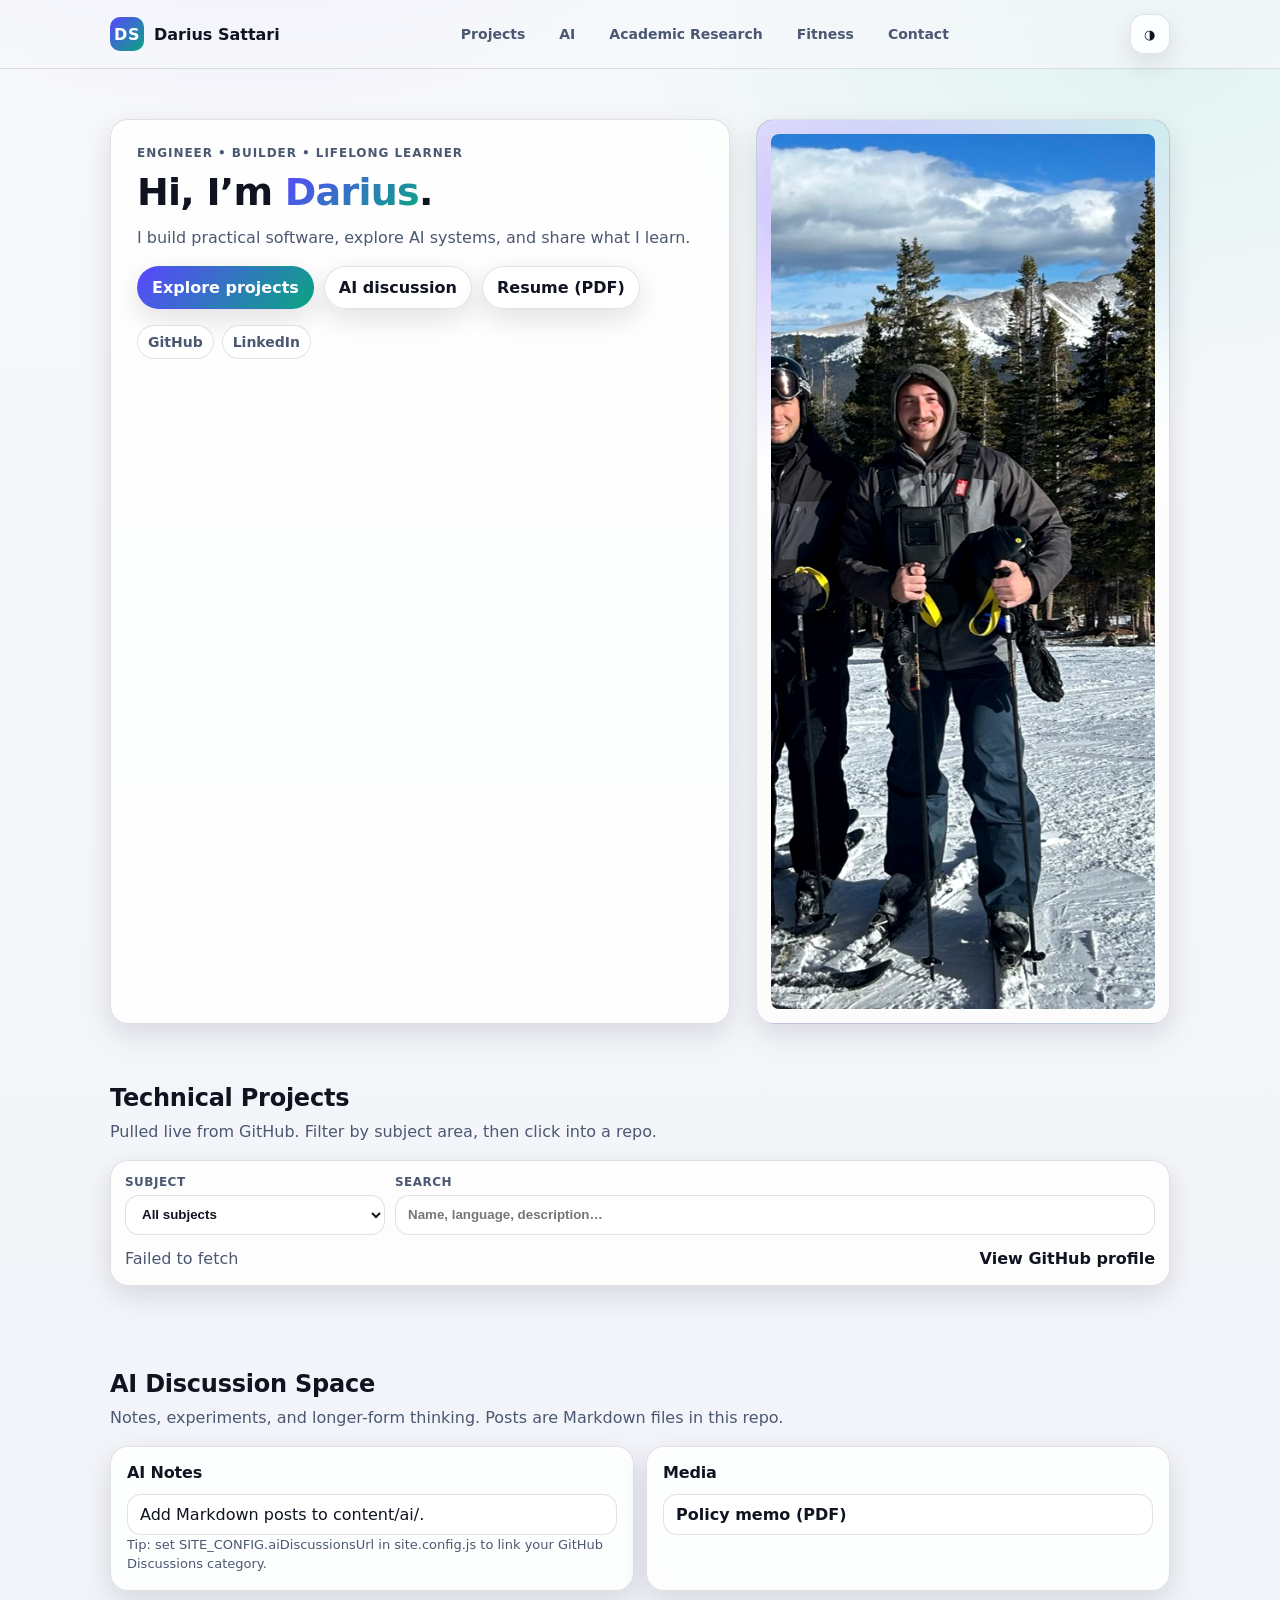
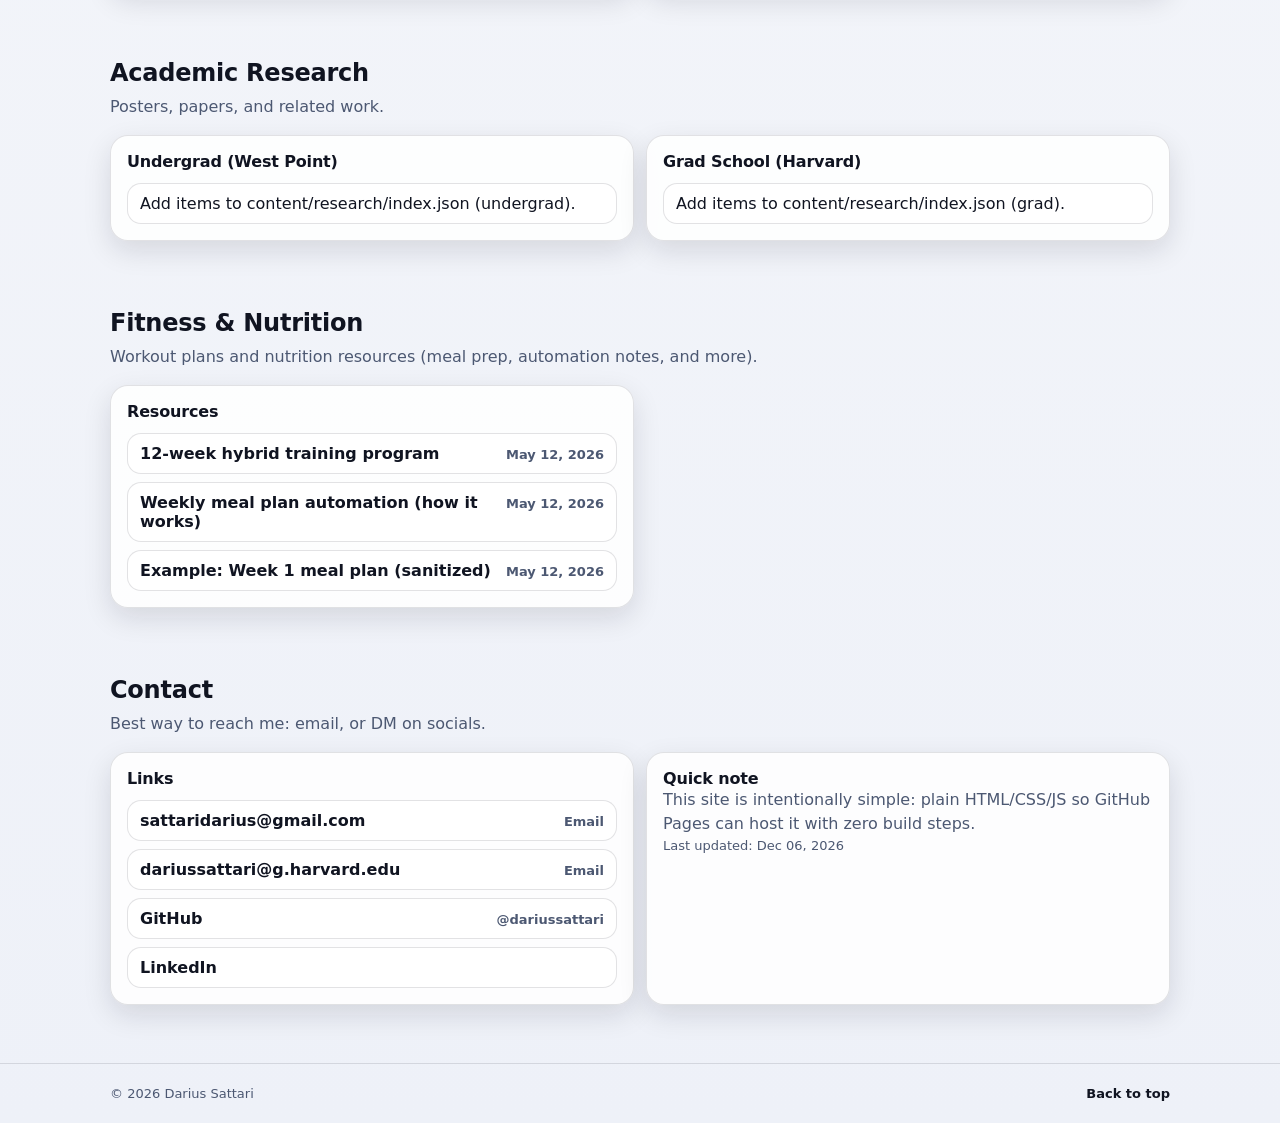
==== commit 91d2a679: "Rename Writing to Academic Research; adjust media" ====
--- a/index.html
+++ b/index.html
@@ -37,7 +37,7 @@
         <nav class="nav" aria-label="Primary">
           <a class="nav__link" href="#projects">Projects</a>
           <a class="nav__link" href="#ai">AI</a>
-          <a class="nav__link" href="#writing">Writing</a>
+          <a class="nav__link" href="#research">Academic Research</a>
           <a class="nav__link" href="#fitness">Fitness</a>
           <a class="nav__link" href="#contact">Contact</a>
         </nav>
@@ -142,7 +142,7 @@
             </p>
           </div>
 
-          <div class="split">
+            <div class="split">
             <div class="panel">
               <h3 class="panel__title">AI Notes</h3>
               <ul class="list" id="aiPostList" aria-label="AI notes"></ul>
@@ -150,21 +150,29 @@
             </div>
 
             <div class="panel">
-              <h3 class="panel__title">Publications / Media</h3>
+              <h3 class="panel__title">Media</h3>
               <ul class="list" id="mediaList" aria-label="Publications and media"></ul>
             </div>
           </div>
         </div>
       </section>
 
-      <section class="section" id="writing">
-        <div class="container">
-          <div class="section__header">
-            <h2>Writing</h2>
-            <p class="muted">Essays, drafts, and anything else I decide to ship.</p>
-          </div>
-          <div class="panel">
-            <ul class="list" id="writingList" aria-label="Writing posts"></ul>
+      <section class="section" id="research">
+        <div class="container">
+          <div class="section__header">
+            <h2>Academic Research</h2>
+            <p class="muted">Posters, papers, and related work.</p>
+          </div>
+
+          <div class="split">
+            <div class="panel">
+              <h3 class="panel__title">Undergrad (West Point)</h3>
+              <ul class="list" id="undergradResearchList" aria-label="Undergrad research"></ul>
+            </div>
+            <div class="panel">
+              <h3 class="panel__title">Grad School (Harvard)</h3>
+              <ul class="list" id="gradResearchList" aria-label="Graduate research"></ul>
+            </div>
           </div>
         </div>
       </section>
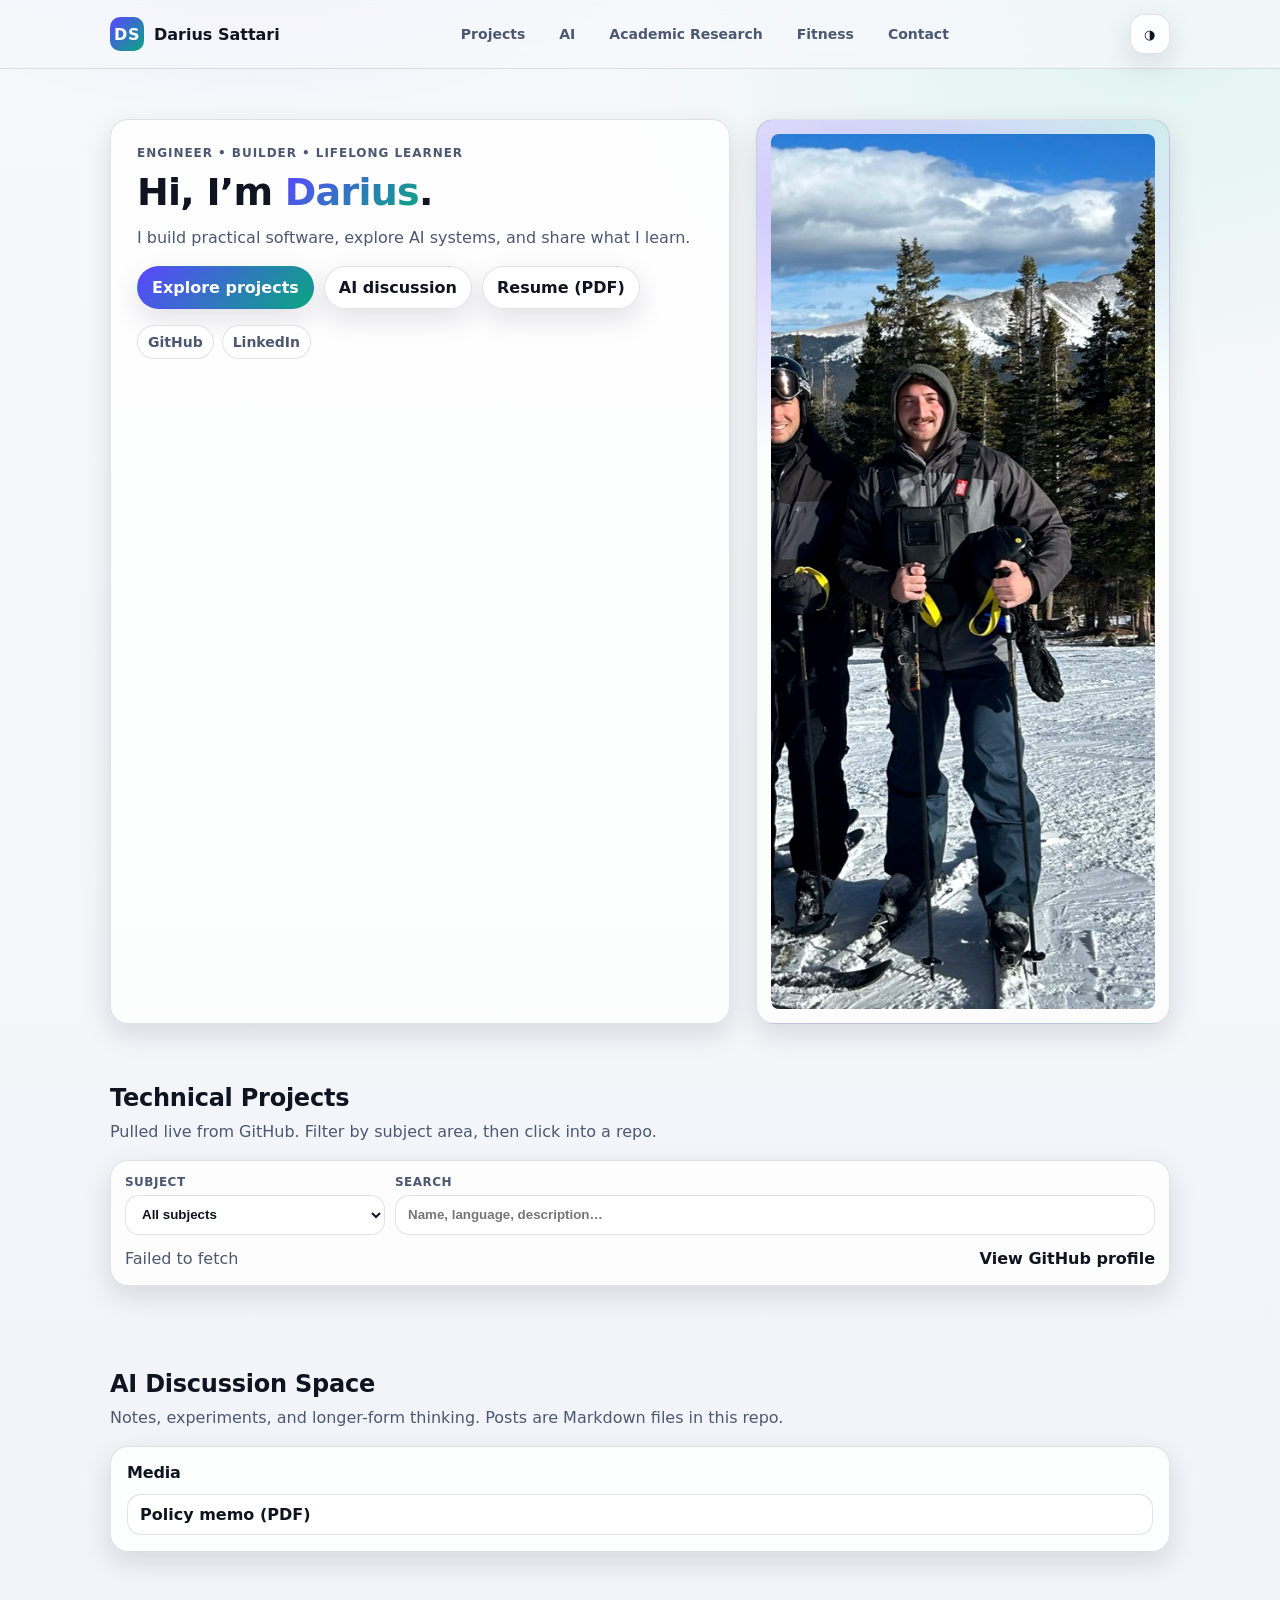
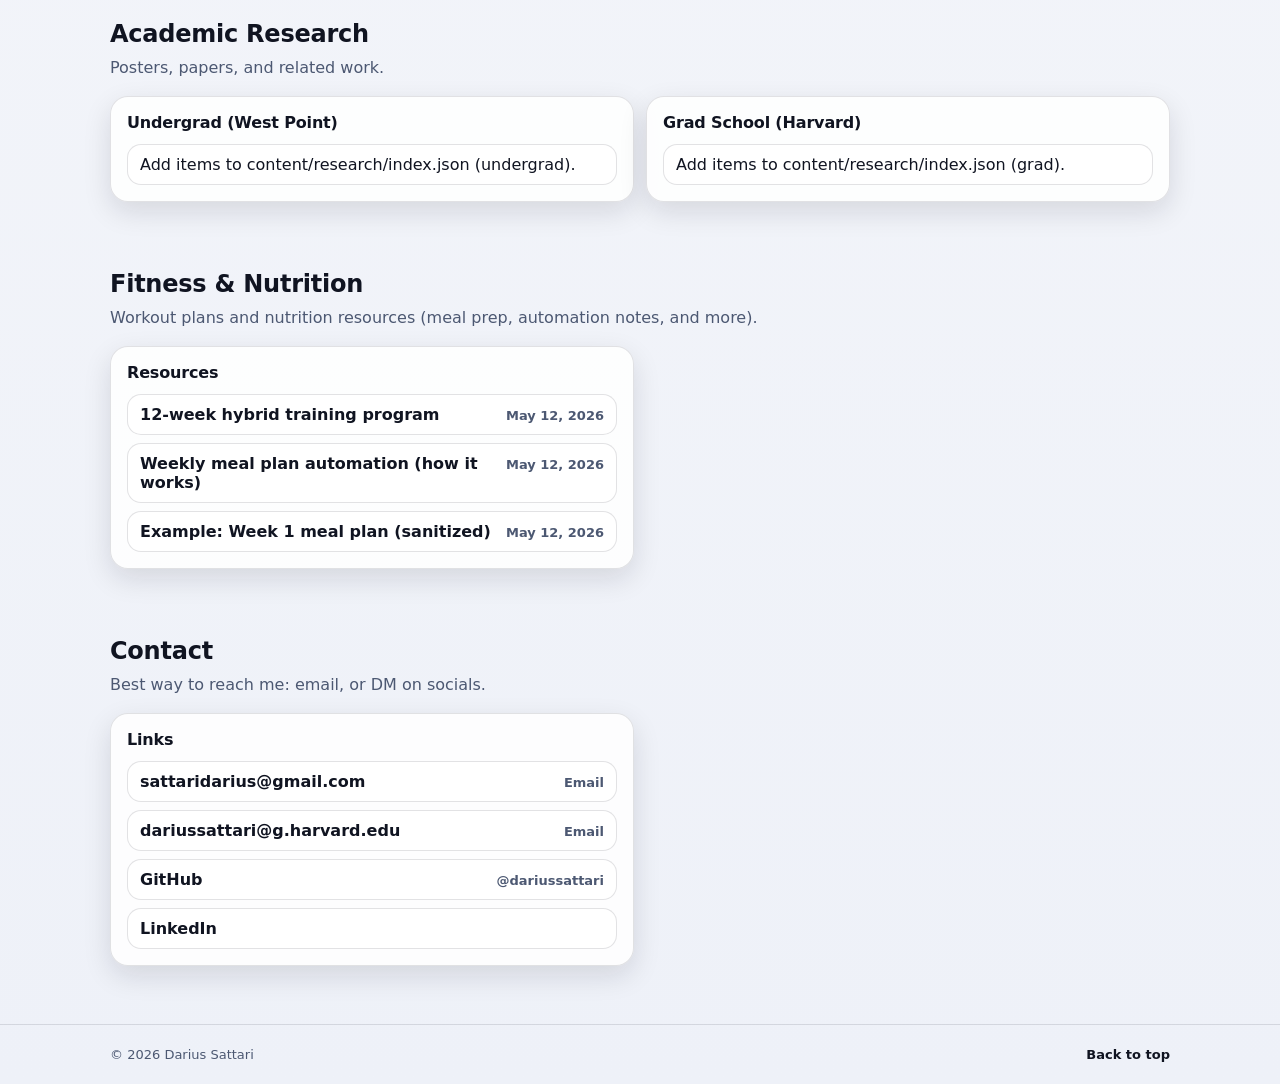
==== commit 8a6b300f: "AI section: media only; remove quick note" ====
--- a/index.html
+++ b/index.html
@@ -142,17 +142,9 @@
             </p>
           </div>
 
-            <div class="split">
-            <div class="panel">
-              <h3 class="panel__title">AI Notes</h3>
-              <ul class="list" id="aiPostList" aria-label="AI notes"></ul>
-              <p class="muted small" id="aiDiscussionsHint"></p>
-            </div>
-
-            <div class="panel">
-              <h3 class="panel__title">Media</h3>
-              <ul class="list" id="mediaList" aria-label="Publications and media"></ul>
-            </div>
+          <div class="panel">
+            <h3 class="panel__title">Media</h3>
+            <ul class="list" id="mediaList" aria-label="Media"></ul>
           </div>
         </div>
       </section>
@@ -206,14 +198,6 @@
             <div class="panel">
               <h3 class="panel__title">Links</h3>
               <ul class="list" id="contactLinks"></ul>
-            </div>
-            <div class="panel">
-              <h3 class="panel__title">Quick note</h3>
-              <p class="muted">
-                This site is intentionally simple: plain HTML/CSS/JS so GitHub Pages can host it
-                with zero build steps.
-              </p>
-              <p class="muted small" id="lastUpdated"></p>
             </div>
           </div>
         </div>
